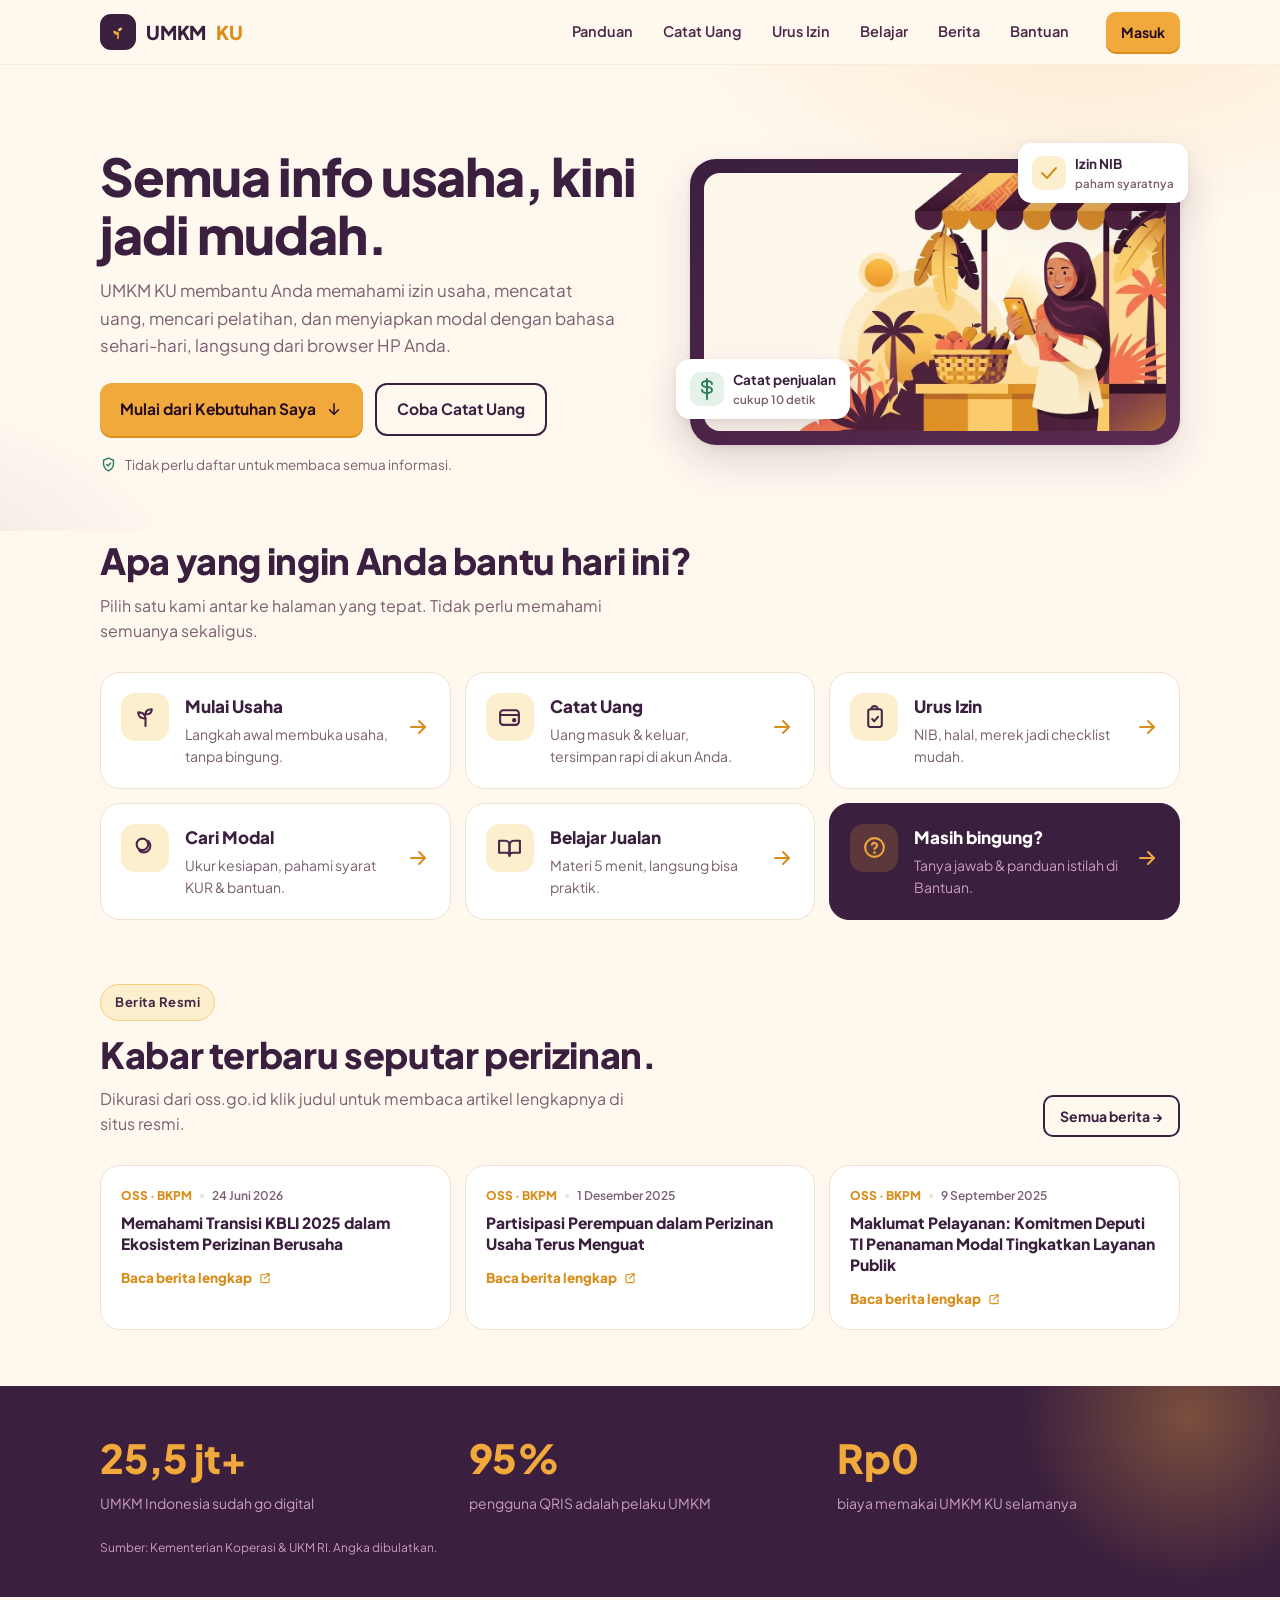
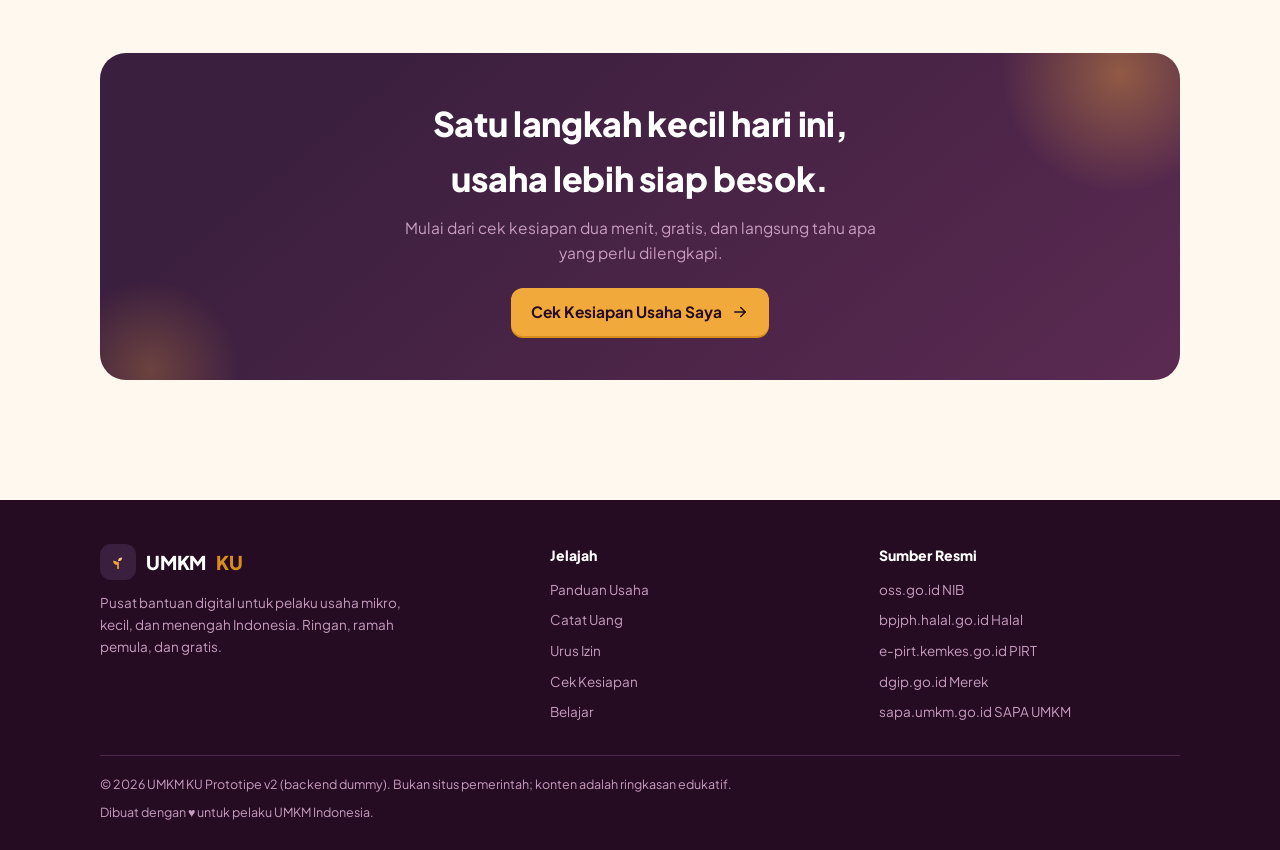
==== index.html @ 38a87b82 "UMKM KU Prototype.v2" ====
<!DOCTYPE html>
<html lang="id">
<head>
<meta charset="UTF-8">
<meta name="viewport" content="width=device-width, initial-scale=1.0">
<title>UMKM KU  Semua Info Usaha, Jadi Mudah</title>
<meta name="description" content="UMKM KU: pusat bantuan digital untuk pelaku UMKM. Panduan usaha, catat uang, urus izin, dan belajar  gratis, tanpa instal, bahasa sehari-hari.">
<link rel="icon" href="data:image/svg+xml,%3Csvg xmlns='http://www.w3.org/2000/svg' viewBox='0 0 64 64'%3E%3Crect width='64' height='64' rx='16' fill='%233B1F3E'/%3E%3Cpath d='M32 50V34' stroke='%23F2A93B' stroke-width='5' stroke-linecap='round'/%3E%3Cpath d='M32 40c0-9-6-12-14-12 0 9 6 12 14 12z' fill='%23F2A93B'/%3E%3Cpath d='M32 30c0-8 5-11 12-11 0 8-5 11-12 11z' fill='%23F8CE7A'/%3E%3C/svg%3E">
<link rel="preconnect" href="https://fonts.googleapis.com">
<link rel="preconnect" href="https://fonts.gstatic.com" crossorigin>
<link href="https://fonts.googleapis.com/css2?family=Plus+Jakarta+Sans:ital,wght@0,400;0,500;0,600;0,700;0,800;1,400&display=swap" rel="stylesheet">
<script>document.documentElement.classList.add('js');</script>
<link rel="stylesheet" href="css/style.css">
</head>
<body>
<header id="app-header"></header>
<main>

<!-- HERO -->
<section class="hero" id="beranda">
  <div class="wrap hero-grid">
    <div>
      <h1>Semua info usaha, kini <span class="hl">jadi mudah.</span></h1>
      <p class="lead">UMKM KU membantu Anda memahami izin usaha, mencatat uang, mencari pelatihan, dan menyiapkan modal  dengan bahasa sehari-hari, langsung dari browser HP Anda.</p>
      <div class="hero-cta">
        <a href="#mulai" class="btn btn-gold">Mulai dari Kebutuhan Saya
          <svg class="icon" viewBox="0 0 24 24" style="width:18px;height:18px"><path d="M12 5v14"/><path d="m6 13 6 6 6-6"/></svg>
        </a>
        <a href="catat.html" class="btn btn-ghost">Coba Catat Uang</a>
      </div>
      <div class="hero-note">
        <svg class="icon" viewBox="0 0 24 24"><path d="M12 3l7 3v5c0 4.5-3 8-7 10-4-2-7-5.5-7-10V6z"/><path d="m9.5 12 2 2 3.5-4"/></svg>
        <span id="heroNote">Tidak perlu daftar untuk membaca semua informasi.</span>
      </div>
      <div class="last-score" id="lastScore"></div>
    </div>
    <div class="hero-art rv">
      <span class="blob" aria-hidden="true"></span>
      <div class="frame">
        <img src="assets/img/hero.webp" alt="Ilustrasi pemilik warung memakai smartphone untuk mengelola usahanya" width="1100" height="613">
      </div>
      <div class="chip-float chip-a">
        <span class="dot" style="background:var(--green-soft);color:var(--green)">
          <svg class="icon" viewBox="0 0 24 24"><path d="M12 2v20"/><path d="M17 7c0-1.7-2.2-3-5-3s-5 1.3-5 3 2.2 3 5 3 5 1.3 5 3-2.2 3-5 3-5-1.3-5-3"/></svg>
        </span>
        <span>Catat penjualan<small>cukup 10 detik</small></span>
      </div>
      <div class="chip-float chip-b">
        <span class="dot" style="background:var(--gold-100);color:var(--gold-600)">
          <svg class="icon" viewBox="0 0 24 24"><path d="m5 12 5 5 9-10"/></svg>
        </span>
        <span>Izin NIB<small>paham syaratnya</small></span>
      </div>
    </div>
  </div>
</section>

<!-- KEBUTUHAN -->
<section id="mulai" style="padding-top:8px">
  <div class="wrap">
    <div class="sec-head rv">
      <h2 class="sec-title">Apa yang ingin Anda bantu hari ini?</h2>
      <p class="sec-sub">Pilih satu  kami antar ke halaman yang tepat. Tidak perlu memahami semuanya sekaligus.</p>
    </div>
    <div class="need-grid">
      <a class="need-card rv" href="panduan.html">
        <span class="ic"><svg class="icon" viewBox="0 0 24 24"><path d="M12 21v-7"/><path d="M12 14c0-4-3-6-7-6 0 4 3 6 7 6z"/><path d="M12 10c0-3.5 2.5-5 6-5 0 3.5-2.5 5-6 5z"/></svg></span>
        <span><h3>Mulai Usaha</h3><p>Langkah awal membuka usaha, tanpa bingung.</p></span>
        <span class="go"><svg class="icon" viewBox="0 0 24 24"><path d="M5 12h14"/><path d="m13 6 6 6-6 6"/></svg></span>
      </a>
      <a class="need-card rv" href="catat.html">
        <span class="ic"><svg class="icon" viewBox="0 0 24 24"><rect x="3" y="6" width="18" height="14" rx="3"/><path d="M3 10.5h18"/><circle cx="16.5" cy="15.5" r="1.1"/></svg></span>
        <span><h3>Catat Uang</h3><p>Uang masuk &amp; keluar, tersimpan rapi di akun Anda.</p></span>
        <span class="go"><svg class="icon" viewBox="0 0 24 24"><path d="M5 12h14"/><path d="m13 6 6 6-6 6"/></svg></span>
      </a>
      <a class="need-card rv" href="layanan.html">
        <span class="ic"><svg class="icon" viewBox="0 0 24 24"><rect x="6" y="5" width="13" height="17" rx="2"/><path d="M9 5a3 3 0 0 1 6 0"/><path d="m9.8 14.5 2 2 3.6-4.2"/></svg></span>
        <span><h3>Urus Izin</h3><p>NIB, halal, merek  jadi checklist mudah.</p></span>
        <span class="go"><svg class="icon" viewBox="0 0 24 24"><path d="M5 12h14"/><path d="m13 6 6 6-6 6"/></svg></span>
      </a>
      <a class="need-card rv" href="cek.html">
        <span class="ic"><svg class="icon" viewBox="0 0 24 24"><circle cx="9" cy="9" r="5.5"/><path d="M14.8 5.9a5.5 5.5 0 1 1-8.9 8.9"/></svg></span>
        <span><h3>Cari Modal</h3><p>Ukur kesiapan, pahami syarat KUR &amp; bantuan.</p></span>
        <span class="go"><svg class="icon" viewBox="0 0 24 24"><path d="M5 12h14"/><path d="m13 6 6 6-6 6"/></svg></span>
      </a>
      <a class="need-card rv" href="belajar.html">
        <span class="ic"><svg class="icon" viewBox="0 0 24 24"><path d="M2 5.5h6a4 4 0 0 1 4 4V20a3 3 0 0 0-3-3H2z"/><path d="M22 5.5h-6a4 4 0 0 0-4 4V20a3 3 0 0 1 3-3h7z"/></svg></span>
        <span><h3>Belajar Jualan</h3><p>Materi 5 menit, langsung bisa praktik.</p></span>
        <span class="go"><svg class="icon" viewBox="0 0 24 24"><path d="M5 12h14"/><path d="m13 6 6 6-6 6"/></svg></span>
      </a>
      <a class="need-card rv" href="bantuan.html" style="background:var(--plum-900);border-color:var(--plum-900)">
        <span class="ic" style="background:rgba(242,169,59,.18);color:var(--gold-500)"><svg class="icon" viewBox="0 0 24 24"><circle cx="12" cy="12" r="9"/><path d="M9.5 9.2a2.6 2.6 0 0 1 5 .9c0 1.7-2.5 2.1-2.5 3.4"/><circle cx="12" cy="17" r=".4" fill="currentColor"/></svg></span>
        <span><h3 style="color:#fff">Masih bingung?</h3><p style="color:var(--plum-300)">Tanya jawab &amp; panduan istilah di Bantuan.</p></span>
        <span class="go" style="color:var(--gold-500)"><svg class="icon" viewBox="0 0 24 24"><path d="M5 12h14"/><path d="m13 6 6 6-6 6"/></svg></span>
      </a>
    </div>
  </div>
</section>

<!-- BERITA -->
<section id="berita" style="padding-top:8px">
  <div class="wrap">
    <div class="sec-head rv" style="display:flex;flex-wrap:wrap;align-items:flex-end;justify-content:space-between;gap:14px">
      <div>
        <span class="eyebrow">Berita Resmi</span>
        <h2 class="sec-title" style="margin-top:12px">Kabar terbaru seputar perizinan.</h2>
        <p class="sec-sub">Dikurasi dari oss.go.id  klik judul untuk membaca artikel lengkapnya di situs resmi.</p>
      </div>
      <a href="berita.html" class="btn btn-ghost small" style="flex:none">Semua berita →</a>
    </div>
    <div class="news-grid" id="homeNews"></div>
  </div>
</section>

<!-- STATS -->
<div class="stats rv">
  <div class="wrap">
    <div class="stats-grid">
      <div class="stat"><b>25,5 jt+</b><span>UMKM Indonesia sudah go digital</span></div>
      <div class="stat"><b>95%</b><span>pengguna QRIS adalah pelaku UMKM</span></div>
      <div class="stat"><b>Rp0</b><span>biaya memakai UMKM KU  selamanya</span></div>
    </div>
    <small>Sumber: Kementerian Koperasi &amp; UKM RI. Angka dibulatkan.</small>
  </div>
</div>

<!-- CTA -->
<section>
  <div class="wrap">
    <div class="cta-band rv">
      <h2>Satu langkah kecil hari ini,<br>usaha lebih siap besok.</h2>
      <p>Mulai dari cek kesiapan  dua menit, gratis, dan langsung tahu apa yang perlu dilengkapi.</p>
      <a href="cek.html" class="btn btn-gold">Cek Kesiapan Usaha Saya
        <svg class="icon" style="width:18px;height:18px" viewBox="0 0 24 24"><path d="M5 12h14"/><path d="m13 6 6 6-6 6"/></svg>
      </a>
    </div>
  </div>
</section>

</main>
<footer id="app-footer"></footer>

<script src="backend/db.js"></script>
<script src="backend/seed.js"></script>
<script src="backend/auth.js"></script>
<script src="backend/api.js"></script>
<script src="js/app.js"></script>
<script>
App.boot("");

/* Sapaan personal + skor kesiapan terakhir  data dari backend dummy */
(function () {
  const u = Auth.current();
  if (u) {
    document.getElementById("heroNote").textContent =
      "Senang bertemu lagi, " + u.nama.split(" ")[0] + "! Data Anda tersimpan rapi.";
  }
  Api.kesiapan.terakhir().then(function (k) {
    if (!k) return;
    const el = document.getElementById("lastScore");
    el.classList.add("show");
    el.innerHTML = "Skor kesiapan terakhir Anda: <b>" + k.skor + "%</b> · " +
      App.tgl(k.at) + " &nbsp;→&nbsp; <a href='cek.html' style='color:var(--gold-500);font-weight:700'>cek ulang</a>";
  });

  /* Berita resmi OSS di beranda (3 terbaru) */
  Api.berita.list().then(function (items) {
    document.getElementById("homeNews").innerHTML = items.slice(0, 3).map(function (n) {
      return '<a class="news-card rv in" href="' + n.url + '" target="_blank" rel="noopener">' +
        '<div class="news-top"><span class="news-src">OSS · BKPM</span><span class="news-dot"></span><span>' + App.esc(n.tanggal) + "</span></div>" +
        "<h3>" + App.esc(n.judul) + "</h3>" +
        '<span class="news-link">Baca berita lengkap <svg class="icon" viewBox="0 0 24 24"><path d="M14 5h5v5"/><path d="M19 5l-8 8"/><path d="M19 13v5a2 2 0 0 1-2 2H7a2 2 0 0 1-2-2V8a2 2 0 0 1 2-2h5"/></svg></span>' +
        "</a>";
    }).join("");
  });
})();
</script>
</body>
</html>
---- css/style.css ----
/* ============================================================
   UMKM KU  style.css (dipakai semua halaman)
   Palet: dark plum + gold (color grading referensi UniSQ)
   ============================================================ */
:root{
  --plum-950:#250C23; --plum-900:#3B1F3E; --plum-800:#4A2647; --plum-700:#5B2A52;
  --plum-300:#C79CC0; --plum-100:#F4E9F2;
  --gold-600:#D98E1B; --gold-500:#F2A93B; --gold-300:#F8CE7A; --gold-100:#FCEFCE;
  --cream:#FFF8EF; --card:#FFFFFF; --border:#F0E2D2; --border-soft:#F7EDDD;
  --ink:#33172B; --muted:#7A6070;
  --green:#2F7D5B; --green-soft:#E5F2EA;
  --coral:#C85A36; --coral-soft:#FAEAE2;
  --r-lg:20px; --r-md:14px; --r-sm:10px;
  --shadow:0 1px 2px rgba(59,31,62,.06),0 8px 24px rgba(59,31,62,.07);
  --shadow-lg:0 2px 6px rgba(59,31,62,.08),0 18px 44px rgba(59,31,62,.12);
}
*{margin:0;padding:0;box-sizing:border-box}
html,body{overflow-x:clip}
html{scroll-behavior:smooth;scroll-padding-top:96px}
body{
  font-family:"Plus Jakarta Sans",-apple-system,BlinkMacSystemFont,"Segoe UI",Roboto,sans-serif;
  background:var(--cream); color:var(--ink); line-height:1.6; font-size:16px;
  -webkit-font-smoothing:antialiased; min-height:100vh; display:flex; flex-direction:column;
}
main{flex:1}
img{max-width:100%;display:block;height:auto}
a{color:inherit;text-decoration:none}
button{font:inherit;cursor:pointer;border:none;background:none;color:inherit}
:focus-visible{outline:3px solid var(--gold-500);outline-offset:2px;border-radius:6px}
.wrap{max-width:1120px;margin:0 auto;padding:0 20px}
section{padding:56px 0}
.eyebrow{display:inline-flex;align-items:center;gap:8px;background:var(--gold-100);color:var(--plum-800);
  font-weight:700;font-size:13px;letter-spacing:.04em;padding:7px 14px;border-radius:999px;border:1px solid var(--gold-300)}
h2.sec-title{font-size:clamp(26px,4.5vw,36px);font-weight:800;line-height:1.2;color:var(--plum-900);letter-spacing:-.01em}
p.sec-sub{color:var(--muted);max-width:560px;margin-top:10px;font-size:16px}
.sec-head{margin-bottom:28px}
.icon{width:24px;height:24px;stroke:currentColor;fill:none;stroke-width:2;stroke-linecap:round;stroke-linejoin:round;flex:none}

/* ---------- Header ---------- */
header{position:sticky;top:0;z-index:50;background:rgba(255,248,239,.92);backdrop-filter:blur(10px);border-bottom:1px solid var(--border-soft)}
.bar{display:flex;align-items:center;gap:16px;height:64px}
.logo{display:flex;align-items:center;gap:10px;font-weight:800;font-size:19px;color:var(--plum-900);letter-spacing:-.01em}
.logo .mark{width:36px;height:36px;border-radius:11px;background:var(--plum-900);display:grid;place-items:center;flex:none}
.logo .mark svg{width:22px;height:22px}
.logo em{font-style:normal;color:var(--gold-600)}
nav.main{display:none;margin-left:auto;gap:4px}
nav.main a{padding:9px 13px;border-radius:9px;font-weight:600;font-size:14.5px;color:var(--plum-800)}
nav.main a:hover{background:var(--plum-100)}
nav.main a.active{background:var(--plum-900);color:#fff}
.auth-area{margin-left:auto;display:flex;align-items:center;gap:10px}
.user-chip{display:inline-flex;align-items:center;gap:7px;background:var(--plum-100);color:var(--plum-900);
  border-radius:999px;padding:8px 14px;font-size:13.5px;max-width:180px;overflow:hidden;white-space:nowrap}
.link-btn{color:var(--muted);font-size:13.5px;font-weight:700;text-decoration:underline;min-height:40px;padding:6px 4px}
.link-btn:hover{color:var(--plum-900)}
.btn{display:inline-flex;align-items:center;justify-content:center;gap:9px;font-weight:700;border-radius:12px;
  min-height:48px;padding:12px 20px;font-size:15.5px;transition:transform .15s ease,box-shadow .15s ease,background .15s ease}
.btn:active{transform:scale(.97)}
.btn-gold{background:var(--gold-500);color:var(--plum-950);box-shadow:0 2px 0 var(--gold-600)}
.btn-gold:hover{background:var(--gold-300)}
.btn-plum{background:var(--plum-900);color:#fff}
.btn-plum:hover{background:var(--plum-700)}
.btn-ghost{background:transparent;color:var(--plum-900);border:2px solid var(--plum-900)}
.btn-ghost:hover{background:var(--plum-100)}
.btn.small{min-height:40px;padding:8px 15px;font-size:14px;border-radius:10px}
.chips{display:flex;gap:8px;overflow-x:auto;padding:0 20px 12px;scrollbar-width:none;-webkit-overflow-scrolling:touch}
.chips::-webkit-scrollbar{display:none}
.chips a{flex:none;font-size:13.5px;font-weight:600;color:var(--plum-800);background:#fff;border:1px solid var(--border);
  padding:8px 14px;border-radius:999px}
.chips a.active{background:var(--plum-900);color:#fff;border-color:var(--plum-900)}
@media(min-width:960px){ nav.main{display:flex;margin-left:auto} .auth-area{margin-left:8px} .chips{display:none} }

/* ---------- Hero (index) ---------- */
.hero{padding:44px 0 40px;background:
  radial-gradient(640px 320px at 85% -10%,rgba(242,169,59,.18),transparent 65%),
  radial-gradient(520px 300px at -10% 110%,rgba(91,42,82,.10),transparent 60%),var(--cream)}
.hero-grid{display:grid;gap:32px;align-items:center;grid-template-columns:minmax(0,1fr)}
.hero h1{font-size:clamp(32px,6.4vw,52px);font-weight:800;line-height:1.12;color:var(--plum-900);letter-spacing:-.02em;margin:18px 0 14px}
.hero h1 .hl{position:relative;white-space:nowrap}
.hero h1 .hl::after{content:"";position:absolute;left:0;right:0;bottom:.08em;height:.32em;background:var(--gold-300);z-index:-1;border-radius:4px}
.hero p.lead{font-size:17px;color:var(--muted);max-width:520px}
.hero-cta{display:flex;flex-wrap:wrap;gap:12px;margin-top:24px}
.hero-note{display:flex;align-items:center;gap:8px;margin-top:18px;color:var(--muted);font-size:13.5px}
.hero-note .icon{width:17px;height:17px;color:var(--green)}
.hero-art{position:relative}
.hero-art .frame{background:linear-gradient(160deg,var(--plum-900),var(--plum-700));border-radius:26px;padding:14px;box-shadow:var(--shadow-lg)}
.hero-art img{border-radius:16px;width:100%}
.hero-art .blob{position:absolute;width:120px;height:120px;border-radius:50%;background:var(--gold-500);opacity:.5;top:-24px;right:-18px;z-index:-1}
.hero-art .chip-float{position:absolute;background:#fff;border-radius:14px;box-shadow:var(--shadow-lg);padding:10px 14px;display:flex;gap:9px;align-items:center;font-weight:700;font-size:13.5px;color:var(--plum-900)}
.chip-float .dot{width:34px;height:34px;border-radius:10px;display:grid;place-items:center;flex:none}
.chip-a{left:-14px;bottom:26px}
.chip-b{right:-8px;top:-16px}
.chip-float small{display:block;font-weight:600;color:var(--muted);font-size:11.5px}
@media(min-width:960px){ .hero-grid{grid-template-columns:minmax(0,1.05fr) minmax(0,.95fr);gap:48px} .hero{padding:64px 0 56px} }

/* ---------- Page head (halaman dalam) ---------- */
.page-head{padding:36px 0 8px;background:
  radial-gradient(480px 220px at 90% -20%,rgba(242,169,59,.14),transparent 65%),var(--cream)}
.page-head .crumb{font-size:13px;color:var(--muted);font-weight:600;margin-bottom:10px;display:block}
.page-head .crumb a{color:var(--gold-600)}
.page-head .crumb a:hover{text-decoration:underline}
.page-head h1{font-size:clamp(26px,5vw,38px);font-weight:800;color:var(--plum-900);letter-spacing:-.01em;line-height:1.2}
.page-head p{color:var(--muted);max-width:620px;margin-top:8px}
.greet{display:flex;flex-wrap:wrap;align-items:baseline;gap:8px}
.greet .usaha{font-size:14px;font-weight:700;color:var(--gold-600);background:var(--gold-100);border:1px solid var(--gold-300);padding:4px 12px;border-radius:999px}

/* ---------- Kebutuhan ---------- */
.need-grid{display:grid;gap:14px;grid-template-columns:minmax(0,1fr)}
.need-card{background:var(--card);border:1.5px solid var(--border);border-radius:var(--r-lg);padding:20px;display:flex;gap:16px;align-items:flex-start;
  transition:transform .16s ease,box-shadow .16s ease,border-color .16s ease;min-height:52px}
.need-card:hover{transform:translateY(-3px);box-shadow:var(--shadow);border-color:var(--gold-500)}
.need-card .ic{width:48px;height:48px;border-radius:14px;display:grid;place-items:center;flex:none;background:var(--gold-100);color:var(--plum-800)}
.need-card .ic .icon{width:25px;height:25px}
.need-card h3{font-size:17px;font-weight:800;color:var(--plum-900)}
.need-card p{font-size:14px;color:var(--muted);margin-top:3px}
.need-card .go{margin-left:auto;align-self:center;color:var(--gold-600)}
@media(min-width:720px){ .need-grid{grid-template-columns:repeat(2,minmax(0,1fr))} }
@media(min-width:960px){ .need-grid{grid-template-columns:repeat(3,minmax(0,1fr))} }

/* ---------- Stats band ---------- */
.stats{background:var(--plum-900);color:#fff;padding:40px 0;position:relative;overflow:hidden}
.stats::before{content:"";position:absolute;width:340px;height:340px;border-radius:50%;background:radial-gradient(circle,rgba(242,169,59,.35),transparent 70%);top:-140px;right:-80px}
.stats-grid{display:grid;gap:26px;position:relative;grid-template-columns:minmax(0,1fr)}
.stat b{display:block;font-size:clamp(28px,5vw,40px);font-weight:800;color:var(--gold-500);letter-spacing:-.01em}
.stat span{font-size:14px;color:var(--plum-300)}
.stats small{position:relative;display:block;margin-top:22px;color:var(--plum-300);font-size:12px}
@media(min-width:720px){ .stats-grid{grid-template-columns:repeat(3,minmax(0,1fr))} }

/* ---------- Steps ---------- */
.steps{display:grid;gap:14px;counter-reset:step;grid-template-columns:minmax(0,1fr)}
.step{background:var(--card);border:1.5px solid var(--border);border-radius:var(--r-lg);padding:22px;position:relative}
.step::before{counter-increment:step;content:counter(step);display:grid;place-items:center;width:38px;height:38px;border-radius:12px;
  background:var(--plum-900);color:var(--gold-500);font-weight:800;font-size:17px;margin-bottom:14px}
.step h3{font-size:16.5px;font-weight:800;color:var(--plum-900);margin-bottom:5px}
.step p{font-size:14px;color:var(--muted)}
.step a{display:inline-flex;align-items:center;gap:6px;margin-top:10px;font-weight:700;font-size:14px;color:var(--gold-600)}
.step a:hover{text-decoration:underline}
@media(min-width:720px){ .steps{grid-template-columns:repeat(2,minmax(0,1fr))} }
@media(min-width:960px){ .steps{grid-template-columns:repeat(4,minmax(0,1fr))} }
.step-detail{background:var(--card);border:1.5px solid var(--border);border-radius:var(--r-lg);padding:26px;margin-bottom:14px;display:grid;gap:8px}
.step-detail .no{display:grid;place-items:center;width:42px;height:42px;border-radius:13px;background:var(--plum-900);color:var(--gold-500);font-weight:800;font-size:18px}
.step-detail h3{font-size:19px;font-weight:800;color:var(--plum-900)}
.step-detail p{color:var(--muted);font-size:15px;max-width:640px}
.step-detail .tip{background:var(--gold-100);border:1px solid var(--gold-300);border-radius:12px;padding:11px 14px;font-size:13.5px;color:var(--plum-800)}
.step-detail .tip b{color:var(--plum-900)}

/* ---------- Split feature ---------- */
.split{display:grid;gap:32px;align-items:start;grid-template-columns:minmax(0,1fr)}
.split .art{background:#FBF4E7;border:1.5px solid var(--border);border-radius:24px;padding:26px 22px;text-align:center}
.split .art img{border-radius:16px;margin:0 auto;max-width:340px;width:100%}
@media(min-width:960px){ .split{grid-template-columns:minmax(0,1fr) minmax(0,1fr);gap:52px;align-items:center} }
.two-col{display:grid;gap:22px;grid-template-columns:minmax(0,1fr)}
@media(min-width:960px){ .two-col{grid-template-columns:minmax(0,.92fr) minmax(0,1.08fr);gap:28px;align-items:start} }

/* ---------- Catat Uang ---------- */
.demo-card{background:var(--card);border:1.5px solid var(--border);border-radius:var(--r-lg);padding:20px;box-shadow:var(--shadow)}
.seg{display:grid;grid-template-columns:minmax(0,1fr) minmax(0,1fr);gap:10px;margin-bottom:14px}
.seg button{min-height:52px;border-radius:12px;font-weight:800;font-size:15px;border:2px solid var(--border);background:#fff;color:var(--muted);display:flex;align-items:center;justify-content:center;gap:8px}
.seg button .icon{width:19px;height:19px}
.seg button.on-in{background:var(--green-soft);border-color:var(--green);color:var(--green)}
.seg button.on-out{background:var(--coral-soft);border-color:var(--coral);color:var(--coral)}
.field{margin-bottom:12px}
.field label{display:block;font-size:13.5px;font-weight:700;color:var(--plum-800);margin-bottom:6px}
.field input{width:100%;min-height:52px;border:2px solid var(--border);border-radius:12px;padding:10px 14px;font:inherit;font-size:16px;background:#fff;color:var(--ink)}
.field input:focus{outline:none;border-color:var(--gold-500);box-shadow:0 0 0 3px var(--gold-100)}
.field .hint{font-size:12.5px;color:var(--muted);margin-top:5px}
.summary{margin-top:0;background:var(--plum-900);border-radius:var(--r-lg);padding:20px;color:#fff;display:grid;gap:12px;grid-template-columns:minmax(0,1fr) minmax(0,1fr);position:relative;overflow:hidden}
.summary::before{content:"";position:absolute;width:200px;height:200px;border-radius:50%;background:radial-gradient(circle,rgba(242,169,59,.3),transparent 70%);top:-90px;right:-50px}
.summary .cell{position:relative}
.summary .cell small{display:block;color:var(--plum-300);font-size:12px;font-weight:600}
.summary .cell b{font-size:17px;font-weight:800}
.summary .cell.profit{grid-column:1/-1;border-top:1px solid var(--plum-700);padding-top:12px}
.summary .cell.profit b{color:var(--gold-500);font-size:26px;letter-spacing:-.01em}
.toolbar{display:flex;flex-wrap:wrap;gap:10px;align-items:center;margin:18px 0 12px}
.toolbar .spacer{flex:1}
.tool-btn{display:inline-flex;align-items:center;gap:7px;min-height:42px;padding:9px 15px;border-radius:11px;
  border:1.5px solid var(--border);background:#fff;font-weight:700;font-size:13.5px;color:var(--plum-800)}
.tool-btn:hover{border-color:var(--gold-500);background:var(--gold-100)}
.tool-btn .icon{width:16px;height:16px}
.tool-btn.danger{color:var(--coral)}
.tool-btn.danger:hover{border-color:var(--coral);background:var(--coral-soft)}
.tx-list{display:grid;gap:8px}
.tx{display:flex;align-items:center;gap:12px;background:#fff;border:1px solid var(--border);border-radius:12px;padding:11px 14px}
.tx .tag{width:10px;height:34px;border-radius:5px;flex:none}
.tx.in .tag{background:var(--green)} .tx.out .tag{background:var(--coral)}
.tx .what{font-size:14px;font-weight:600;flex:1;min-width:0}
.tx .what small{display:block;font-weight:600;color:var(--muted);font-size:12px}
.tx .amt{font-weight:800;font-size:14.5px;white-space:nowrap}
.tx.in .amt{color:var(--green)} .tx.out .amt{color:var(--coral)}
.tx button{color:var(--muted);padding:8px;border-radius:8px;min-width:40px;min-height:40px;font-size:15px}
.tx button:hover{background:var(--plum-100)}
.empty{text-align:center;color:var(--muted);font-size:14px;background:var(--plum-100);border-radius:12px;padding:18px 16px}
.loading{color:var(--muted);font-size:14px;text-align:center;padding:18px}
.privacy{display:flex;gap:9px;align-items:flex-start;margin-top:14px;background:var(--green-soft);border-radius:12px;padding:12px 14px;font-size:13px;color:var(--green)}
.privacy .icon{width:18px;height:18px;margin-top:1px}

/* ---------- Legalitas ---------- */
.legal-card{background:var(--card);border:1.5px solid var(--border);border-radius:var(--r-lg);padding:22px;box-shadow:var(--shadow)}
.progress{height:14px;background:var(--plum-100);border-radius:999px;overflow:hidden;margin:10px 0 6px}
.progress i{display:block;height:100%;width:0;background:linear-gradient(90deg,var(--gold-500),var(--gold-300));border-radius:999px;transition:width .5s ease}
.progress-label{font-size:13.5px;font-weight:700;color:var(--plum-800)}
.legal-item{display:flex;gap:13px;align-items:flex-start;padding:15px 4px;border-bottom:1px dashed var(--border)}
.legal-item:last-of-type{border-bottom:none}
.legal-item input{appearance:none;width:28px;height:28px;border:2.5px solid var(--plum-300);border-radius:9px;flex:none;margin-top:2px;cursor:pointer;position:relative;transition:all .15s}
.legal-item input:checked{background:var(--plum-900);border-color:var(--plum-900)}
.legal-item input:checked::after{content:"";position:absolute;left:8px;top:4px;width:7px;height:13px;border:solid var(--gold-500);border-width:0 3px 3px 0;transform:rotate(42deg)}
.legal-item h4{font-size:15.5px;font-weight:800;color:var(--plum-900)}
.legal-item p{font-size:13.5px;color:var(--muted)}
.legal-item a{display:inline-flex;align-items:center;gap:5px;font-size:13px;font-weight:700;color:var(--gold-600);margin-top:5px}
.legal-item a:hover{text-decoration:underline}
.legal-item a .icon{width:14px;height:14px}
.done-msg{display:none;margin-top:14px;background:var(--green-soft);color:var(--green);font-weight:700;font-size:14px;border-radius:12px;padding:13px 16px}
.done-msg.show{display:block}
.fineprint{font-size:12.5px;color:var(--muted);margin-top:14px}

/* ---------- Quiz ---------- */
.quiz-wrap{background:linear-gradient(160deg,var(--plum-900),var(--plum-800));border-radius:26px;padding:28px 22px;color:#fff;position:relative;overflow:hidden;margin:26px 0 56px}
.quiz-wrap::before{content:"";position:absolute;width:280px;height:280px;border-radius:50%;background:radial-gradient(circle,rgba(242,169,59,.28),transparent 70%);bottom:-120px;left:-90px}
.quiz-wrap h2{color:#fff}
.quiz-wrap .sec-sub{color:var(--plum-300)}
.quiz-box{position:relative;background:#fff;color:var(--ink);border-radius:18px;padding:24px 20px;margin-top:22px;box-shadow:var(--shadow-lg)}
.dots{display:flex;gap:7px;margin-bottom:16px}
.dots i{width:26px;height:6px;border-radius:3px;background:var(--plum-100)}
.dots i.on{background:var(--gold-500)}
.q-text{font-size:19px;font-weight:800;color:var(--plum-900);line-height:1.4;min-height:56px}
.q-why{font-size:13.5px;color:var(--muted);margin:8px 0 18px}
.q-btns{display:grid;grid-template-columns:minmax(0,1fr) minmax(0,1fr);gap:10px}
.q-btns button{min-height:54px;border-radius:12px;font-weight:800;font-size:15.5px;border:2px solid var(--border);background:#fff;transition:all .13s}
.q-btns button.yes{border-color:var(--green);color:var(--green)}
.q-btns button.yes:hover{background:var(--green-soft)}
.q-btns button.no{border-color:var(--coral);color:var(--coral)}
.q-btns button.no:hover{background:var(--coral-soft)}
.q-back{margin-top:12px;font-size:13px;color:var(--muted);text-decoration:underline;min-height:36px}
.result{display:none;text-align:center;padding:8px 0}
.result.show{display:block}
.gauge{width:150px;height:150px;margin:0 auto 8px;position:relative}
.gauge svg{transform:rotate(-90deg)}
.gauge .num{position:absolute;inset:0;display:grid;place-items:center;font-size:34px;font-weight:800;color:var(--plum-900)}
.result h3{font-size:19px;color:var(--plum-900);margin:8px 0 6px}
.result p{font-size:14.5px;color:var(--muted);max-width:400px;margin:0 auto 16px}
.saved-note{display:inline-flex;align-items:center;gap:7px;font-size:13px;font-weight:700;color:var(--green);background:var(--green-soft);border-radius:999px;padding:6px 14px;margin-bottom:12px}
.last-score{display:none;margin-top:16px;background:rgba(255,255,255,.08);border:1px solid var(--plum-700);border-radius:12px;padding:11px 16px;font-size:13.5px;color:var(--plum-300);position:relative}
.last-score.show{display:block}
.last-score b{color:var(--gold-500)}
.hero .last-score{background:#fff;border:1.5px solid var(--border);color:var(--muted)}
.hero .last-score b{color:var(--gold-600)}

/* ---------- Belajar ---------- */
.learn-grid{display:grid;gap:14px;grid-template-columns:minmax(0,1fr)}
.learn-card{background:var(--card);border:1.5px solid var(--border);border-radius:var(--r-lg);padding:22px;display:flex;flex-direction:column;gap:10px;transition:transform .16s,box-shadow .16s,border-color .16s;cursor:pointer}
.learn-card:hover{transform:translateY(-3px);box-shadow:var(--shadow);border-color:var(--gold-500)}
.learn-top{display:flex;align-items:center;justify-content:space-between;gap:10px}
.badge{font-size:12px;font-weight:800;letter-spacing:.05em;padding:5px 11px;border-radius:999px;background:var(--plum-100);color:var(--plum-800)}
.badge.gold{background:var(--gold-100);color:var(--gold-600)}
.badge.green{background:var(--green-soft);color:var(--green)}
.learn-card h3{font-size:17px;font-weight:800;color:var(--plum-900);line-height:1.35}
.learn-card p{font-size:14px;color:var(--muted);flex:1}
.learn-meta{display:flex;align-items:center;gap:7px;font-size:13px;color:var(--muted);font-weight:600;flex:none}
.learn-meta .icon{width:16px;height:16px}
.learn-link{display:inline-flex;align-items:center;gap:7px;font-weight:800;font-size:14.5px;color:var(--gold-600);margin-top:4px}
.learn-link:hover{text-decoration:underline}
@media(min-width:720px){ .learn-grid{grid-template-columns:repeat(2,minmax(0,1fr))} }
@media(min-width:960px){ .learn-grid{grid-template-columns:repeat(3,minmax(0,1fr))} }
.article{max-width:720px;margin:0 auto;background:var(--card);border:1.5px solid var(--border);border-radius:var(--r-lg);padding:28px 24px;box-shadow:var(--shadow)}
.article h1{font-size:clamp(22px,4.5vw,30px);font-weight:800;color:var(--plum-900);line-height:1.25;margin:12px 0 6px}
.article .meta{display:flex;flex-wrap:wrap;gap:10px;align-items:center;margin-bottom:14px}
.article p{color:var(--ink);font-size:15.5px;margin:12px 0;max-width:66ch}
.article .cta-in{background:var(--plum-100);border-radius:14px;padding:16px 18px;margin-top:18px;font-size:14.5px;display:flex;flex-wrap:wrap;gap:10px;align-items:center;justify-content:space-between}
.back-link{display:inline-flex;align-items:center;gap:7px;font-weight:700;font-size:14px;color:var(--gold-600);margin-bottom:18px;min-height:44px}
.back-link:hover{text-decoration:underline}

/* ---------- FAQ ---------- */
.faq{display:grid;gap:10px;max-width:760px}
details{background:var(--card);border:1.5px solid var(--border);border-radius:var(--r-md);overflow:hidden}
summary{list-style:none;display:flex;align-items:center;gap:12px;padding:16px 18px;font-weight:700;font-size:15.5px;color:var(--plum-900);cursor:pointer;min-height:52px}
summary::-webkit-details-marker{display:none}
summary .icon{margin-left:auto;color:var(--gold-600);transition:transform .2s}
details[open] summary .icon{transform:rotate(180deg)}
details .body{padding:0 18px 16px;font-size:14.5px;color:var(--muted)}

/* ---------- Auth (masuk) ---------- */
.auth-wrap{max-width:480px;margin:26px auto 64px}
.auth-card{background:var(--card);border:1.5px solid var(--border);border-radius:22px;padding:28px 24px;box-shadow:var(--shadow-lg)}
.auth-card h1{font-size:24px;font-weight:800;color:var(--plum-900);letter-spacing:-.01em}
.auth-card > p{color:var(--muted);font-size:14.5px;margin:8px 0 20px}
.auth-err{display:none;background:var(--coral-soft);color:var(--coral);font-size:13.5px;font-weight:700;border-radius:11px;padding:11px 14px;margin-bottom:12px}
.auth-err.show{display:block}
.divider{display:flex;align-items:center;gap:12px;color:var(--muted);font-size:13px;margin:18px 0}
.divider::before,.divider::after{content:"";flex:1;height:1px;background:var(--border)}
.auth-note{margin-top:16px;background:var(--plum-100);border-radius:12px;padding:13px 15px;font-size:13px;color:var(--plum-800)}
.demo-box{margin-top:18px;border:1.5px dashed var(--gold-500);background:var(--gold-100);border-radius:14px;padding:15px 16px;font-size:13.5px;color:var(--plum-800)}
.demo-box b{color:var(--plum-900)}

/* ---------- CTA band ---------- */
.cta-band{background:linear-gradient(140deg,var(--plum-900) 20%,var(--plum-700));border-radius:26px;padding:44px 24px;text-align:center;color:#fff;position:relative;overflow:hidden}
.cta-band::before,.cta-band::after{content:"";position:absolute;border-radius:50%}
.cta-band::before{width:240px;height:240px;background:radial-gradient(circle,rgba(242,169,59,.4),transparent 70%);top:-100px;right:-60px}
.cta-band::after{width:180px;height:180px;background:radial-gradient(circle,rgba(242,169,59,.25),transparent 70%);bottom:-80px;left:-40px}
.cta-band h2{font-size:clamp(24px,4.6vw,34px);font-weight:800;letter-spacing:-.01em;position:relative}
.cta-band p{color:var(--plum-300);margin:10px auto 22px;max-width:480px;position:relative;font-size:15.5px}
.cta-band .btn{position:relative}

/* ---------- Footer ---------- */
footer{background:var(--plum-950);color:var(--plum-300);padding:44px 0 28px;margin-top:64px}
.foot-grid{display:grid;gap:28px;grid-template-columns:minmax(0,1fr)}
.foot-brand .logo{color:#fff}
.foot-brand p{font-size:13.5px;margin-top:12px;max-width:320px}
footer h5{color:#fff;font-size:14px;font-weight:800;margin-bottom:12px}
footer ul{list-style:none;display:grid;gap:9px;font-size:13.5px}
footer ul a:hover{color:var(--gold-500)}
.foot-note{border-top:1px solid var(--plum-800);margin-top:32px;padding-top:18px;font-size:12.5px;display:grid;gap:8px}
@media(min-width:720px){ .foot-grid{grid-template-columns:minmax(0,1.4fr) minmax(0,1fr) minmax(0,1fr)} }

/* ---------- Reveal (progressive enhancement: hidden hanya bila JS aktif) ---------- */
.js .rv{opacity:0;transform:translateY(18px);transition:opacity .5s ease,transform .5s ease}
.js .rv.in{opacity:1;transform:none}
@media(prefers-reduced-motion:reduce){
  html{scroll-behavior:auto} .js .rv{opacity:1;transform:none;transition:none}
  *{animation:none!important;transition:none!important}
}

/* ---------- Tingkat materi (layout ala Coursera) ---------- */
.tiers{display:grid;gap:16px;grid-template-columns:minmax(0,1fr)}
@media(min-width:960px){.tiers{grid-template-columns:repeat(3,minmax(0,1fr))}}
.tier{background:#F8ECF5;border:1px solid #F0DDEC;border-radius:22px;padding:16px 14px;display:flex;flex-direction:column;gap:10px}
.tier-head{display:flex;align-items:baseline;gap:8px;padding:2px 6px 10px;border-bottom:1px solid #EDD9E9}
.tier-head h3{font-size:17px;font-weight:800;color:var(--plum-900)}
.tier-head .arrow{color:var(--gold-600);font-weight:800}
.tier-head .count{margin-left:auto;font-size:12px;font-weight:700;color:var(--muted)}
.tier-sub{font-size:12.5px;color:var(--muted);padding:0 6px 4px}
.m-card{display:flex;gap:12px;background:#fff;border:1.5px solid var(--border);border-radius:16px;padding:12px;align-items:center;
  transition:transform .16s ease,box-shadow .16s ease,border-color .16s ease}
.m-card:hover{transform:translateY(-2px);box-shadow:var(--shadow);border-color:var(--gold-500)}
.m-thumb{width:72px;height:72px;border-radius:12px;flex:none;position:relative;overflow:hidden;background:var(--plum-900);display:grid;place-items:center;color:var(--gold-500)}
.m-thumb .icon{width:26px;height:26px;position:relative;z-index:1}
.m-thumb img{position:absolute;inset:0;width:100%;height:100%;object-fit:cover;z-index:2}
.play-badge{position:absolute;inset:0;z-index:3;display:grid;place-items:center;background:rgba(37,12,35,.18)}
.play-badge i{width:30px;height:30px;border-radius:50%;background:var(--gold-500);display:grid;place-items:center;box-shadow:0 2px 8px rgba(0,0,0,.25)}
.play-badge svg{width:12px;height:12px;fill:var(--plum-950);margin-left:2px}
.m-info{min-width:0;flex:1}
.m-kat{font-size:10.5px;font-weight:800;letter-spacing:.07em;color:var(--muted);text-transform:uppercase}
.m-title{font-size:14.5px;font-weight:800;color:var(--plum-900);line-height:1.32;display:-webkit-box;-webkit-line-clamp:2;-webkit-box-orient:vertical;overflow:hidden}
.m-meta{font-size:12px;color:var(--muted);font-weight:600;margin-top:3px;display:flex;gap:6px;align-items:center}
.m-meta .icon{width:13px;height:13px}
.m-hidden{display:none}
.m-more{margin-top:4px;align-self:flex-start;font-size:13px;font-weight:800;color:var(--gold-600);min-height:40px;padding:8px 10px;border-radius:9px}
.m-more:hover{background:#fff;text-decoration:underline}

/* ---------- Video materi (embed YouTube) ---------- */
.video-frame{position:relative;width:100%;aspect-ratio:16/9;border-radius:18px;overflow:hidden;background:var(--plum-950);box-shadow:var(--shadow-lg);margin:16px 0 20px}
.video-frame iframe{position:absolute;inset:0;width:100%;height:100%;border:0}
.poin-title{font-size:15px;font-weight:800;color:var(--plum-900);margin-bottom:10px}
.poin-list{display:grid;gap:10px;margin:0 0 18px;padding:0}
.poin-list li{list-style:none;display:flex;gap:10px;font-size:14.5px;align-items:flex-start}
.poin-list .icon{width:18px;height:18px;color:var(--green);margin-top:2px;flex:none}

/* ---------- Berita ---------- */
.news-grid{display:grid;gap:14px;grid-template-columns:minmax(0,1fr)}
@media(min-width:720px){.news-grid{grid-template-columns:repeat(2,minmax(0,1fr))}}
@media(min-width:960px){.news-grid{grid-template-columns:repeat(3,minmax(0,1fr))}}
.news-card{background:var(--card);border:1.5px solid var(--border);border-radius:var(--r-lg);padding:20px;display:flex;flex-direction:column;gap:8px;
  transition:transform .16s ease,box-shadow .16s ease,border-color .16s ease}
.news-card:hover{transform:translateY(-3px);box-shadow:var(--shadow);border-color:var(--gold-500)}
.news-top{display:flex;align-items:center;gap:8px;font-size:12px;color:var(--muted);font-weight:600;flex-wrap:wrap}
.news-src{color:var(--gold-600);font-weight:800}
.news-dot{width:4px;height:4px;border-radius:50%;background:var(--border)}
.news-card h3{font-size:15.5px;font-weight:800;color:var(--plum-900);line-height:1.35}
.news-card p{font-size:13.5px;color:var(--muted);flex:1}
.news-link{display:inline-flex;align-items:center;gap:6px;font-size:13.5px;font-weight:800;color:var(--gold-600);margin-top:4px}
.news-link:hover{text-decoration:underline}
.news-link .icon{width:14px;height:14px}
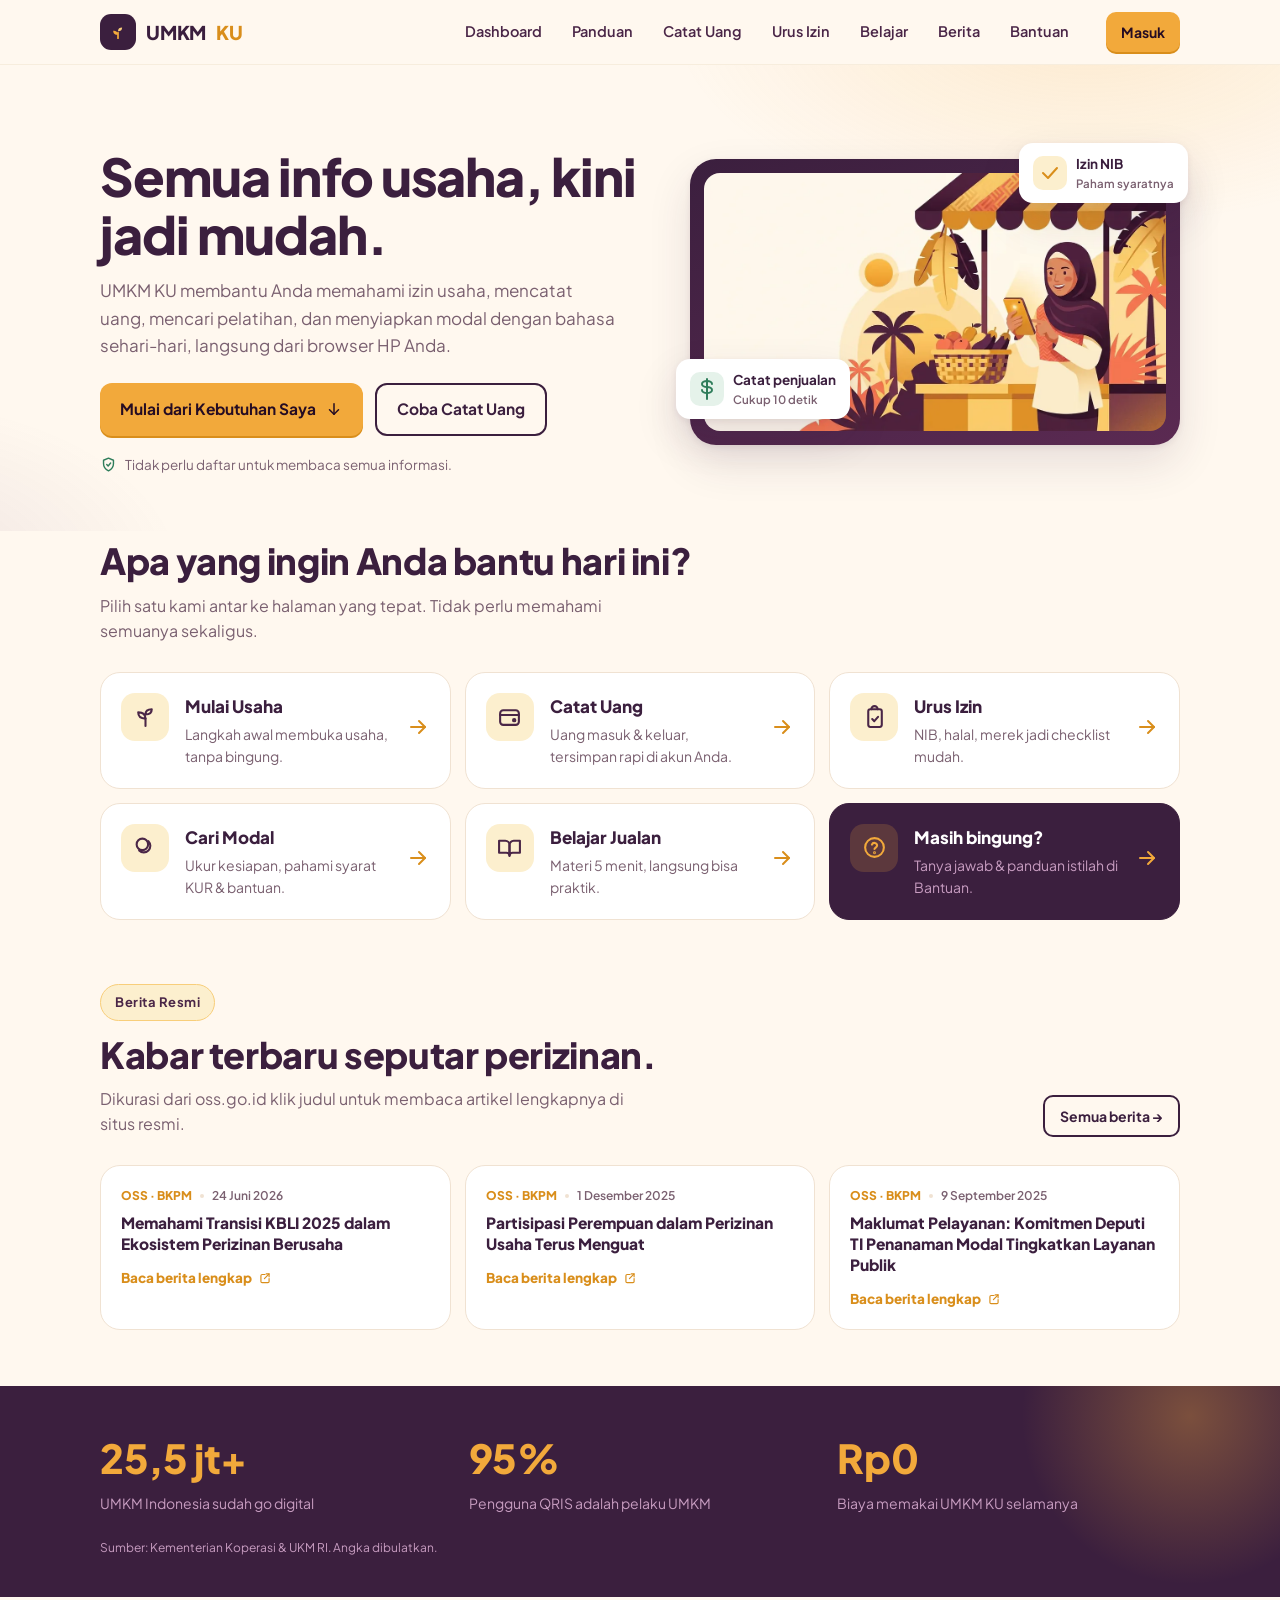
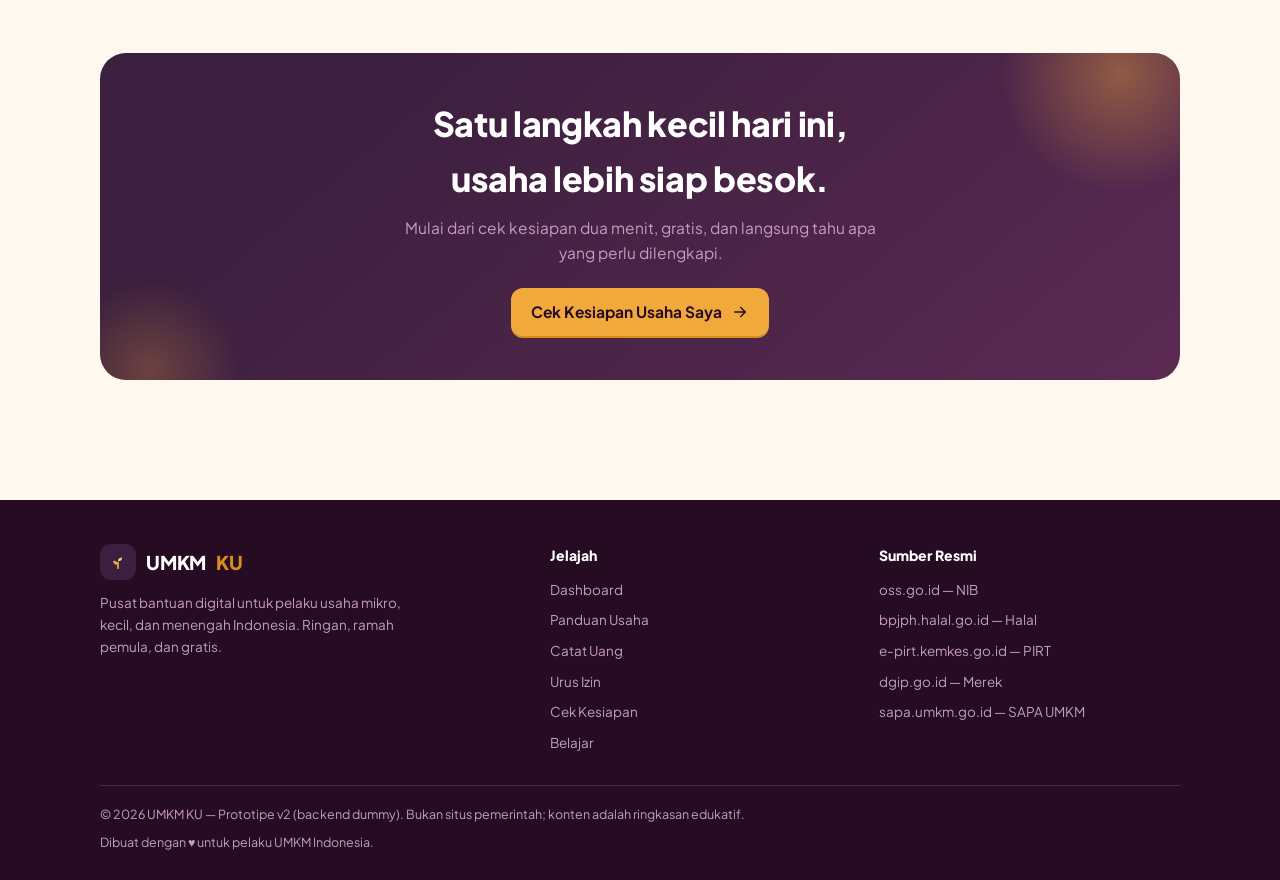
==== commit 1c0e7fa3: "update file terbaru" ====
--- a/index.html
+++ b/index.html
@@ -3,7 +3,7 @@
 <head>
 <meta charset="UTF-8">
 <meta name="viewport" content="width=device-width, initial-scale=1.0">
-<title>UMKM KU  Semua Info Usaha, Jadi Mudah</title>
+<title>UMKM KU</title>
 <meta name="description" content="UMKM KU: pusat bantuan digital untuk pelaku UMKM. Panduan usaha, catat uang, urus izin, dan belajar  gratis, tanpa instal, bahasa sehari-hari.">
 <link rel="icon" href="data:image/svg+xml,%3Csvg xmlns='http://www.w3.org/2000/svg' viewBox='0 0 64 64'%3E%3Crect width='64' height='64' rx='16' fill='%233B1F3E'/%3E%3Cpath d='M32 50V34' stroke='%23F2A93B' stroke-width='5' stroke-linecap='round'/%3E%3Cpath d='M32 40c0-9-6-12-14-12 0 9 6 12 14 12z' fill='%23F2A93B'/%3E%3Cpath d='M32 30c0-8 5-11 12-11 0 8-5 11-12 11z' fill='%23F8CE7A'/%3E%3C/svg%3E">
 <link rel="preconnect" href="https://fonts.googleapis.com">
@@ -43,13 +43,13 @@
         <span class="dot" style="background:var(--green-soft);color:var(--green)">
           <svg class="icon" viewBox="0 0 24 24"><path d="M12 2v20"/><path d="M17 7c0-1.7-2.2-3-5-3s-5 1.3-5 3 2.2 3 5 3 5 1.3 5 3-2.2 3-5 3-5-1.3-5-3"/></svg>
         </span>
-        <span>Catat penjualan<small>cukup 10 detik</small></span>
+        <span>Catat penjualan<small>Cukup 10 detik</small></span>
       </div>
       <div class="chip-float chip-b">
         <span class="dot" style="background:var(--gold-100);color:var(--gold-600)">
           <svg class="icon" viewBox="0 0 24 24"><path d="m5 12 5 5 9-10"/></svg>
         </span>
-        <span>Izin NIB<small>paham syaratnya</small></span>
+        <span>Izin NIB<small>Paham syaratnya</small></span>
       </div>
     </div>
   </div>
@@ -117,8 +117,8 @@
   <div class="wrap">
     <div class="stats-grid">
       <div class="stat"><b>25,5 jt+</b><span>UMKM Indonesia sudah go digital</span></div>
-      <div class="stat"><b>95%</b><span>pengguna QRIS adalah pelaku UMKM</span></div>
-      <div class="stat"><b>Rp0</b><span>biaya memakai UMKM KU  selamanya</span></div>
+      <div class="stat"><b>95%</b><span>Pengguna QRIS adalah pelaku UMKM</span></div>
+      <div class="stat"><b>Rp0</b><span>Biaya memakai UMKM KU  selamanya</span></div>
     </div>
     <small>Sumber: Kementerian Koperasi &amp; UKM RI. Angka dibulatkan.</small>
   </div>
